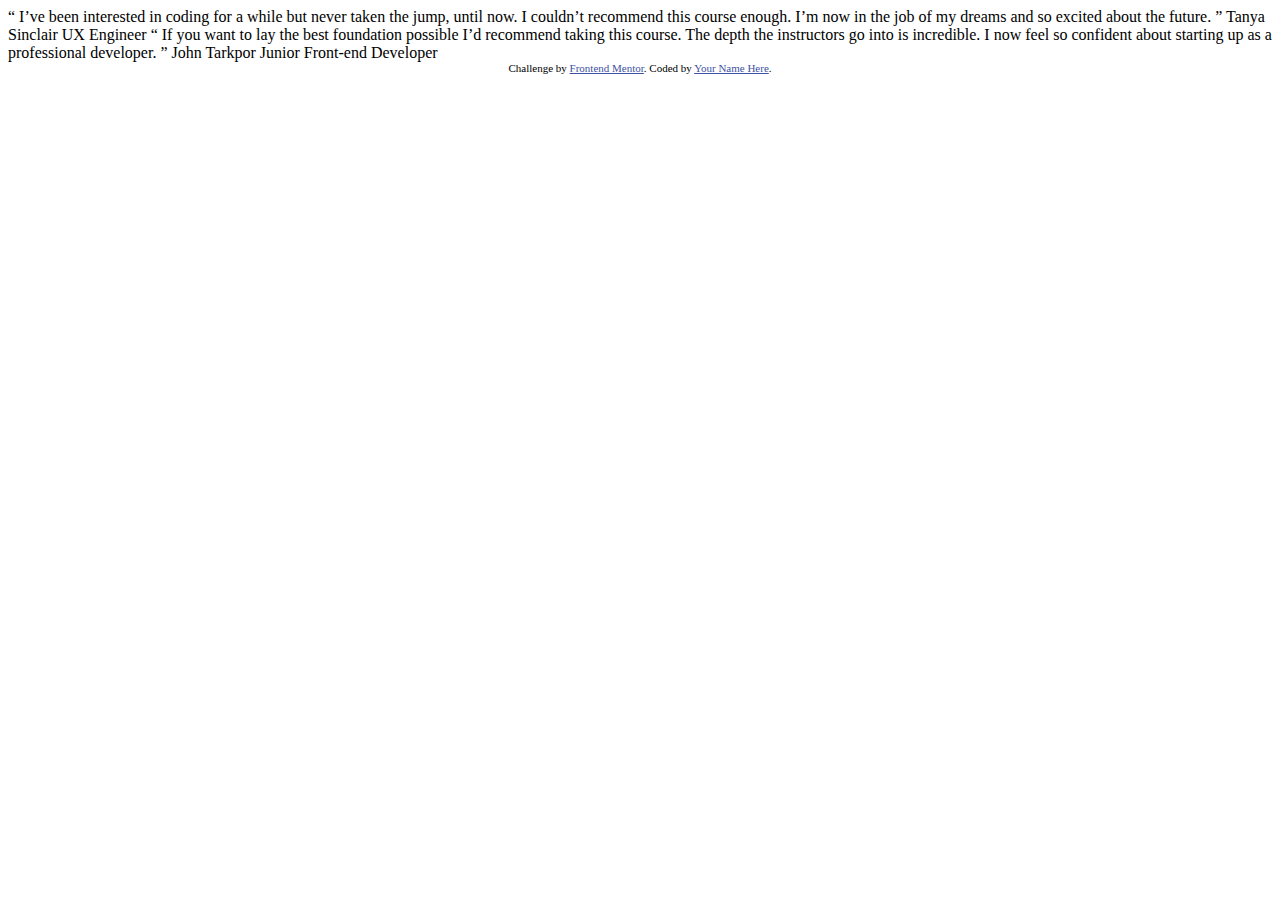
==== codingBootcamp/index.html @ 737a80df "Add codingBootcamp" ====
<!DOCTYPE html>
<html lang="en">
<head>
  <meta charset="UTF-8">
  <meta name="viewport" content="width=device-width, initial-scale=1.0"> <!-- displays site properly based on user's device -->

  <link rel="icon" type="image/png" sizes="32x32" href="./images/favicon-32x32.png">
  
  <title>Frontend Mentor | Coding Bootcamp Testimonials Slider</title>

  <!-- Feel free to remove these styles or customise in your own stylesheet 👍 -->
  <style>
    .attribution { font-size: 11px; text-align: center; }
    .attribution a { color: hsl(228, 45%, 44%); }
  </style>
</head>
<body>

  “ I’ve been interested in coding for a while but never taken the jump, until now. 
  I couldn’t recommend this course enough. I’m now in the job of my dreams and so 
  excited about the future. ”

  Tanya Sinclair
  UX Engineer

  “ If you want to lay the best foundation possible I’d recommend taking this course. 
  The depth the instructors go into is incredible. I now feel so confident about 
  starting up as a professional developer. ”

  John Tarkpor
  Junior Front-end Developer
  
  <div class="attribution">
    Challenge by <a href="https://www.frontendmentor.io?ref=challenge" target="_blank">Frontend Mentor</a>. 
    Coded by <a href="#">Your Name Here</a>.
  </div>
</body>
</html>
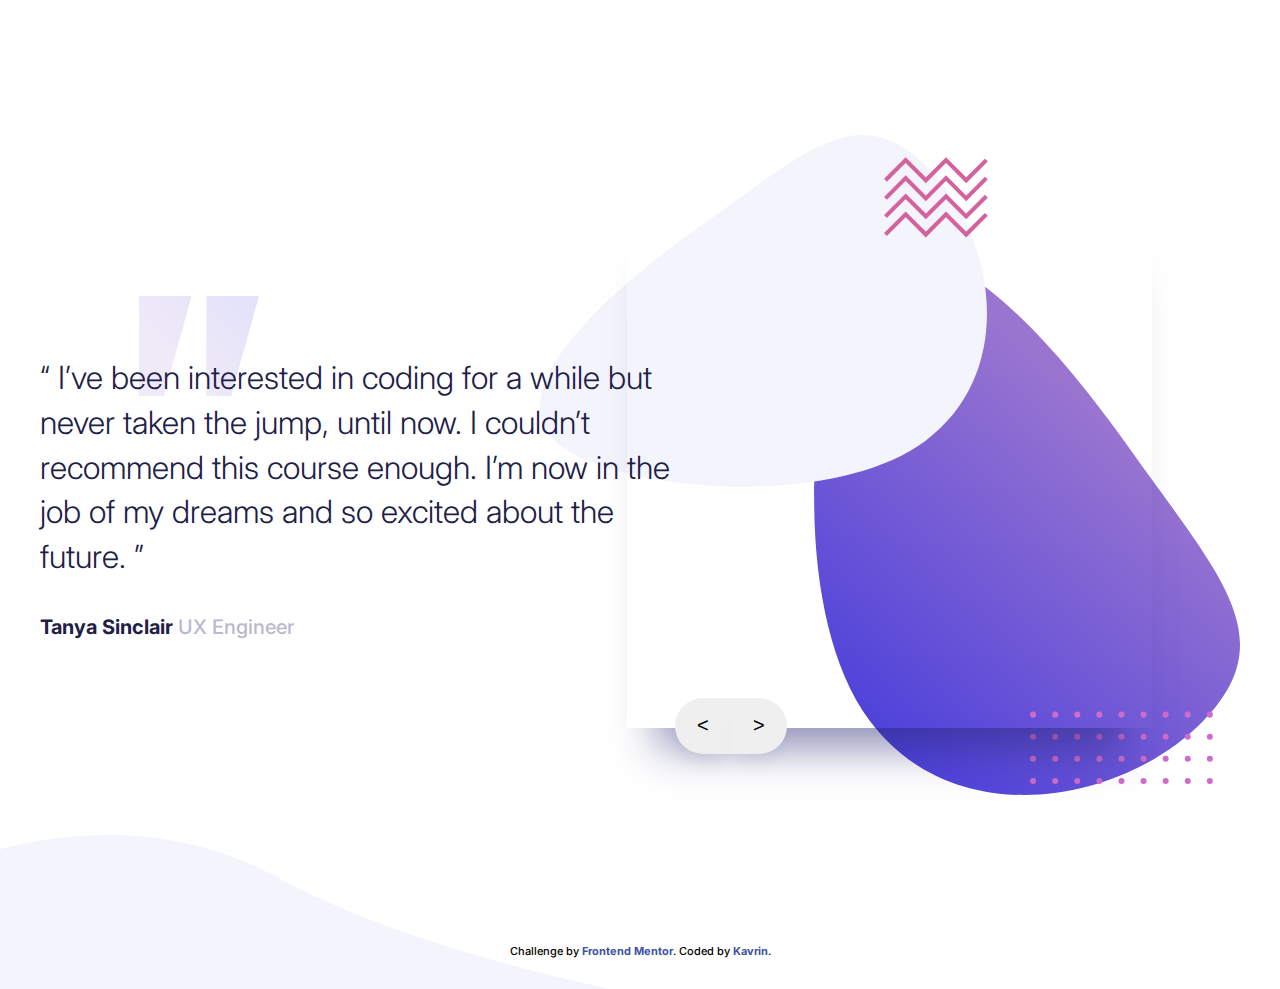
==== commit e7755cf3: "Update codingBootcamp" ====
--- a/codingBootcamp/index.html
+++ b/codingBootcamp/index.html
@@ -1,38 +1,64 @@
 <!DOCTYPE html>
-<html lang="en">
-<head>
-  <meta charset="UTF-8">
-  <meta name="viewport" content="width=device-width, initial-scale=1.0"> <!-- displays site properly based on user's device -->
+<html lang="en" data-theme="light">
+	<head>
+		<meta charset="UTF-8" />
+		<meta name="viewport" content="width=device-width, initial-scale=1.0" />
+		<!-- displays site properly based on user's device -->
 
-  <link rel="icon" type="image/png" sizes="32x32" href="./images/favicon-32x32.png">
-  
-  <title>Frontend Mentor | Coding Bootcamp Testimonials Slider</title>
+		<link
+			rel="icon"
+			type="image/png"
+			sizes="32x32"
+			href="./images/favicon-32x32.png"
+		/>
 
-  <!-- Feel free to remove these styles or customise in your own stylesheet 👍 -->
-  <style>
-    .attribution { font-size: 11px; text-align: center; }
-    .attribution a { color: hsl(228, 45%, 44%); }
-  </style>
-</head>
-<body>
+		<link rel="stylesheet" href="./css/style.css" />
+		<title>Frontend Mentor | Coding Bootcamp Testimonials Slider</title>
+	</head>
+	<body>
+		<main>
+			<section class="testimonial">
+				<div class="text-box">
+					<p class="description">
+						“ I’ve been interested in coding for a while but never
+						taken the jump, until now. I couldn’t recommend this
+						course enough. I’m now in the job of my dreams and so
+						excited about the future. ”
+					</p>
+					<p class="credits">
+						<span class="name">Tanya Sinclair</span>
+						<span class="job">UX Engineer</span>
+					</p>
+				</div>
+				<div class="slider-box">
+					<div
+						class="img img-left"
+						role="img "
+						aria-label="student picture"
+					>
+						<div class="btn-box">
+							<button class="btn btn-left" id="btnLeft">
+								&lt;
+							</button>
+							<button class="btn btn-right" id="btnRight">
+								&gt;
+							</button>
+						</div>
+					</div>
+				</div>
+			</section>
+		</main>
 
-  “ I’ve been interested in coding for a while but never taken the jump, until now. 
-  I couldn’t recommend this course enough. I’m now in the job of my dreams and so 
-  excited about the future. ”
-
-  Tanya Sinclair
-  UX Engineer
-
-  “ If you want to lay the best foundation possible I’d recommend taking this course. 
-  The depth the instructors go into is incredible. I now feel so confident about 
-  starting up as a professional developer. ”
-
-  John Tarkpor
-  Junior Front-end Developer
-  
-  <div class="attribution">
-    Challenge by <a href="https://www.frontendmentor.io?ref=challenge" target="_blank">Frontend Mentor</a>. 
-    Coded by <a href="#">Your Name Here</a>.
-  </div>
-</body>
-</html>+		<footer class="footer">
+			<div class="attribution">
+				Challenge by
+				<a
+					href="https://www.frontendmentor.io?ref=challenge"
+					target="_blank"
+					>Frontend Mentor</a
+				>. Coded by <a href="https://github.com/kavrindev">Kavrin</a>.
+			</div>
+		</footer>
+		<script src="./js/script.js"></script>
+	</body>
+</html>
--- a/codingBootcamp/css/style.css
+++ b/codingBootcamp/css/style.css
@@ -0,0 +1,268 @@
+@import url("https://fonts.googleapis.com/css2?family=Inter:wght@300;500;700&display=swap");
+
+* {
+	padding: 0;
+	margin: 0;
+	box-sizing: border-box;
+}
+
+html {
+	/* font-size: 10px; */
+
+	/* 10px / 16px = 0.625 = 62.5% */
+	/* Percentage of user's browser font-size setting */
+	font-size: 62.5%;
+}
+
+html[data-theme="light"] {
+	--background-color: #fff;
+	--primary-text-color: #202047;
+	--secondary-text-color: #b9b9ce;
+}
+
+body {
+	font-family: "Inter", sans-serif;
+	line-height: 1;
+	font-weight: 500;
+	min-width: 320px;
+	min-height: 100vh;
+
+	display: flex;
+	flex-direction: column;
+	justify-content: center;
+	align-items: center;
+
+	background-image: url(../images/pattern-curve.svg);
+	background-repeat: no-repeat;
+	background-position: bottom 0 left 0;
+}
+
+.testimonial {
+	min-height: 90vh;
+	max-width: 144rem;
+
+	grid-template-columns: 1fr 1.4fr;
+	display: grid;
+	grid-template-rows: 100%;
+	justify-content: center;
+	/* align-content: center; */
+	align-items: center;
+	justify-items: center;
+
+	margin: 6rem auto 1.2rem;
+}
+
+.text-box {
+	max-width: 64rem;
+	min-height: 35.4rem;
+
+	background-image: url(../images/pattern-quotes.svg);
+	background-repeat: no-repeat;
+	background-position: top 0.8rem left 19%;
+
+	display: flex;
+	flex-direction: column;
+	justify-content: end;
+
+	margin-right: -14rem;
+
+	transition: all 0.5s ease-in-out;
+}
+
+.text-box-transform {
+	transform: translate(-100rem, 0);
+	opacity: 0;
+}
+
+.description {
+	font-size: 3.2rem;
+	font-weight: 300;
+	line-height: 1.4;
+	margin-top: 2.4rem;
+	color: var(--primary-text-color);
+	z-index: 1;
+}
+
+.credits {
+	line-height: 1.5;
+	font-size: 2rem;
+	margin-top: 3.2rem;
+}
+
+.name {
+	font-weight: 700;
+	color: var(--primary-text-color);
+}
+
+.job {
+	font-weight: 500;
+	color: var(--secondary-text-color);
+}
+
+.slider-box {
+	justify-self: stretch;
+	align-self: stretch;
+	height: 100%;
+
+	display: flex;
+	flex-direction: column;
+	justify-content: center;
+	align-items: center;
+
+	background-image: url(../images/pattern-bg.svg);
+	background-repeat: no-repeat;
+	background-position: center;
+	background-size: contain;
+}
+
+.img {
+	position: relative;
+
+	display: inline-block;
+	padding: 37.5%;
+	background-image: url(../images/students.svg);
+	background-repeat: no-repeat;
+	background-size: 206%;
+
+	box-shadow: 0 5rem 4rem -3rem #24247180;
+
+	transition: all 0.5s ease-in-out;
+}
+
+.img-left {
+	background-position: left 0 top 0;
+}
+
+.img-right {
+	background-position: right 0 top 0;
+}
+
+.btn-box {
+	position: absolute;
+	align-self: flex-start;
+	display: flex;
+	bottom: -5%;
+	left: 9%;
+}
+
+.btn {
+	position: relative;
+	overflow: hidden;
+
+	border: none;
+	width: 5.6rem;
+	height: 5.6rem;
+	font-size: 2rem;
+
+	box-shadow: 0 1.5rem 2rem -1rem #24247117;
+}
+
+.btn-right {
+	border-radius: 0 50% 50% 0;
+}
+
+.btn-left {
+	border-radius: 50% 0 0 50%;
+}
+
+.footer {
+	margin: 6.4rem auto 3.2rem;
+}
+
+.attribution {
+	font-size: 11px;
+	text-align: center;
+}
+.attribution a {
+	text-decoration: none;
+	font-weight: 700;
+	color: hsl(228, 45%, 44%);
+}
+
+/* Focus */
+
+*:focus {
+	outline: none;
+	box-shadow: 0 0 0 0.3rem #afb6ff;
+}
+
+/**************************/
+/* BELOW 992px (Tablets) */
+/**************************/
+
+@media (max-width: 62em) {
+	.testimonial {
+		width: calc(100% - 32px);
+		grid-template-columns: 1fr;
+		grid-template-rows: 1fr 1fr;
+		gap: 1.2rem;
+	}
+	.slider-box {
+		grid-row: 1;
+		align-self: end;
+		min-height: 40rem;
+	}
+	.description {
+		font-size: 1.8rem;
+	}
+
+	.credits {
+		font-size: 1.5rem;
+	}
+
+	.text-box {
+		display: block;
+		margin-right: 0;
+		text-align: center;
+
+		background-position: top 0 left 50%;
+		backface-visibility: hidden;
+	}
+
+	.job {
+		display: block;
+	}
+	.name {
+		display: block;
+	}
+	.img {
+		padding: 29%;
+	}
+
+	.btn-box {
+		bottom: -5.7%;
+		left: 40%;
+	}
+
+	.btn {
+		width: 4rem;
+		height: 4rem;
+	}
+}
+
+/**************************/
+/* BELOW 576px (Mobile) */
+/**************************/
+@media (max-width: 36em) {
+	.slider-box {
+		min-height: 35rem;
+	}
+
+	.btn-box {
+		bottom: -6.7%;
+		left: 37%;
+	}
+}
+
+/**************************/
+/* BELOW 480px (Mobile) */
+/**************************/
+@media (max-width: 30em) {
+	.img {
+		padding: 40%;
+	}
+
+	.btn-box {
+		bottom: -5.7%;
+	}
+}
